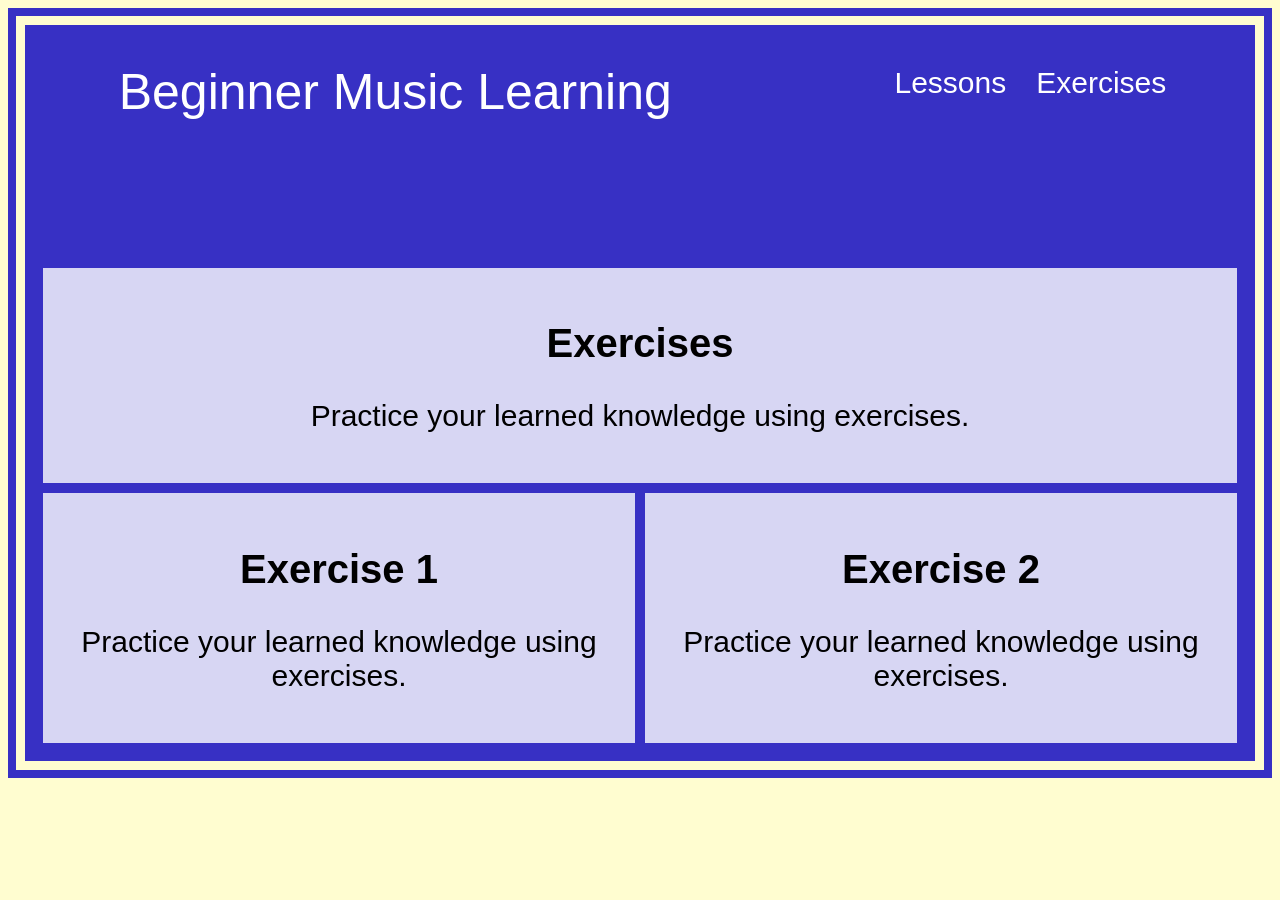
==== exercises/exercises.html @ 817e4cab "Updated layout, added content Updated layout of site to include grid area and navigation bar. Added " ====
<!DOCTYPE html>
<html lang="en">

<head>
	<meta charset="UTF-8">
    <meta name="viewport" content="width=device-width, initial-scale=1.0">
    <meta http-equiv="X-UA-Compatible" content="ie=edge">
	<title>Dillon CMPA Capstone</title>
	<body style="background-color:#fffdd0;">
	<font face="Arial">
	<link rel="stylesheet" href="../css/styles.css">
    <link rel="stylesheet" href="../css/lessexer.css">
</head>
<body>
	<header>
		<nav>
		<div class="heading">
			<a href="../index.html">Beginner Music Learning <a>
		</div>		
			<div class="navbar">
				<ul>
					<li><a href="../lessons/lessons.html">Lessons</a></li>			
					<li><a href="./exercises.html">Exercises</a></li>	
				</ul>
			</div>
		</nav>
	</header>
    <div class="lexr-container">
        <div class="intro">
            <h2>Exercises</h2>
            <p>
                Practice your learned knowledge using exercises.
            </p>
        </div>
    <div class="item1">
            <h2>Exercise 1</h2>
            <p>
                Practice your learned knowledge using exercises.
            </p>
        </div>
        <div class="item2">
            <h2>Exercise 2</h2>
            <p>
                Practice your learned knowledge using exercises.
            </p>
        </div>
    </div>
</body>
</html>
---- css/styles.css ----
body {
	border-top-style: double;
	border-left-style: double;
	border-right-style: double;
	border-bottom-style: double;
	border-color: #3730c4;
	border-width: 25px;
	}

nav {
    width: 90%;
    height: 185px;
    display: flex;
    justify-content: space-between;
    padding: 20px 5%;
    background-color: #3730c4;
}
nav .heading {
    font-size: 50px;
    font-weight: 700;
    color: white;
	margin: 10px;
}
nav .heading a {
	color: white;
    font-weight: 500;
    text-decoration: none;
    color: white;
    padding: 8px 15px;
    border-radius: 10px;
    transition: 0.2s ease-in;
}
nav .heading a:hover {
	background-color: #0066B1;
	color: white;
}
nav ul {
    display: flex;
    list-style: none;
	margin: 5px;
}
nav ul li {
    padding: 8px 15px;
    border-radius: 10px;
    transition: 0.2s ease-in;
}
nav ul li a {
    color: white;
    font-size: 30px;
    font-weight: 500;
    text-decoration: none;
	border-radius: 10px;
    color: white;
}
nav ul li:hover {
    background-color: #0066B1;
    color: white;
}
nav .sideMenuButton {
    font-size: 30px;
    font-weight: bolder;
    cursor: pointer;
    display: none;
}

.grid-container { 
	display: grid;
	grid-template-areas:
		'intro intro'
		'lesson exercise'
		;
	grid-template-columns: 2fr 2fr;
	gap: 10px;
	background-color: #3730c4;
	padding: 10px;
}
.grid-container > div {
	background-color: rgba(255, 255, 255, 0.8);
	text-align: center;
	padding: 20px 0;
	font-size: 30px;
}
.grid-container h1 {
	font-size:50px;
}
.grid-container h2 {
	font-size: 40px;
}
.grid-container a {
    color: black;
    font-size: 30px;
    font-weight: 500;
    text-decoration: none;
	transition: 0.4s ease;
}
.grid-container a:hover {
	color: #3730c4;
	text-decoration: underline;
}

.intro { 
	grid-area: intro; 
	padding: 10px;
}
.intro p {
	font-size:30px;
}
.intro a {
    color: black;
    font-size: 50px;
    font-weight: 500;
    text-decoration: none;
	transition: 0.2s ease;
}
.intro a:hover {
	transform: scale(150%);
    background-color: #0066B1;
	color: white;
	text-decoration: underline;
}
.lesson { 
	grid-area: lesson; 
	padding: 10px;
}
.lesson p {
	font-size:30px;
}
.lesson a {
    color: black;
    font-size: 50px;
    font-weight: 500;
    text-decoration: none;
	transition: 0.2s ease;
}
.lesson a:hover {
	transform: scale(150%);
    background-color: #0066B1;
	color: white;
	text-decoration: none;
}
.exercise { 
	grid-area: exercise; 
	padding: 10px;
}
.exercise p {
	font-size:30px;
}
.exercise a {
    color: black;
    font-size: 50px;
    font-weight: 500;
    text-decoration: none;
	transition: 0.2s ease;
}
.exercise a:hover {
	transform: scale(150%);
    background-color: #0066B1;
	color: white;
	text-decoration: none;
}
---- css/lessexer.css ----
.lexr-container { 
	display: grid;
	grid-template-areas:
		'intro intro'
		'item1 item2'
		;
	grid-template-columns: 2fr 2fr;
	gap: 10px;
	background-color: #3730c4;
	padding: 10px;
}
.lexr-container > div {
	background-color: rgba(255, 255, 255, 0.8);
	text-align: center;
	padding: 20px 0;
	font-size: 30px;
}
.lexr-container h1 {
	font-size:50px;
}
.lexr-container h2 {
	font-size: 40px;
}
.lexr-container a {
    color: black;
    font-size: 30px;
    font-weight: 500;
    text-decoration: none;
	transition: 0.4s ease;
}
.lexr-container a:hover {
	color: #3730c4;
	text-decoration: underline;
}

.intro { 
	grid-area: intro; 
	padding: 10px;
}
.intro p {
	font-size:30px;
}
.intro a {
    color: black;
    font-size: 50px;
    font-weight: 500;
    text-decoration: none;
	transition: 0.2s ease;
}
.intro a:hover {
	transform: scale(150%);
    background-color: #0066B1;
	color: white;
	text-decoration: underline;
}
.item1 { 
	grid-area: item1; 
	padding: 10px;
}
.item1 p {
	font-size:30px;
}
.item1 a {
    color: black;
    font-size: 50px;
    font-weight: 500;
    text-decoration: none;
	transition: 0.2s ease;
}
.item1 a:hover {
	transform: scale(150%);
    background-color: #0066B1;
	color: white;
	text-decoration: underline;
}
.item2 { 
	grid-area: item2; 
	padding: 10px;
}
.item2 p {
	font-size:30px;
}
.item2 a {
    color: black;
    font-size: 50px;
    font-weight: 500;
    text-decoration: none;
	transition: 0.2s ease;
}
.item2 a:hover {
	transform: scale(150%);
    background-color: #0066B1;
	color: white;
	text-decoration: underline;
}
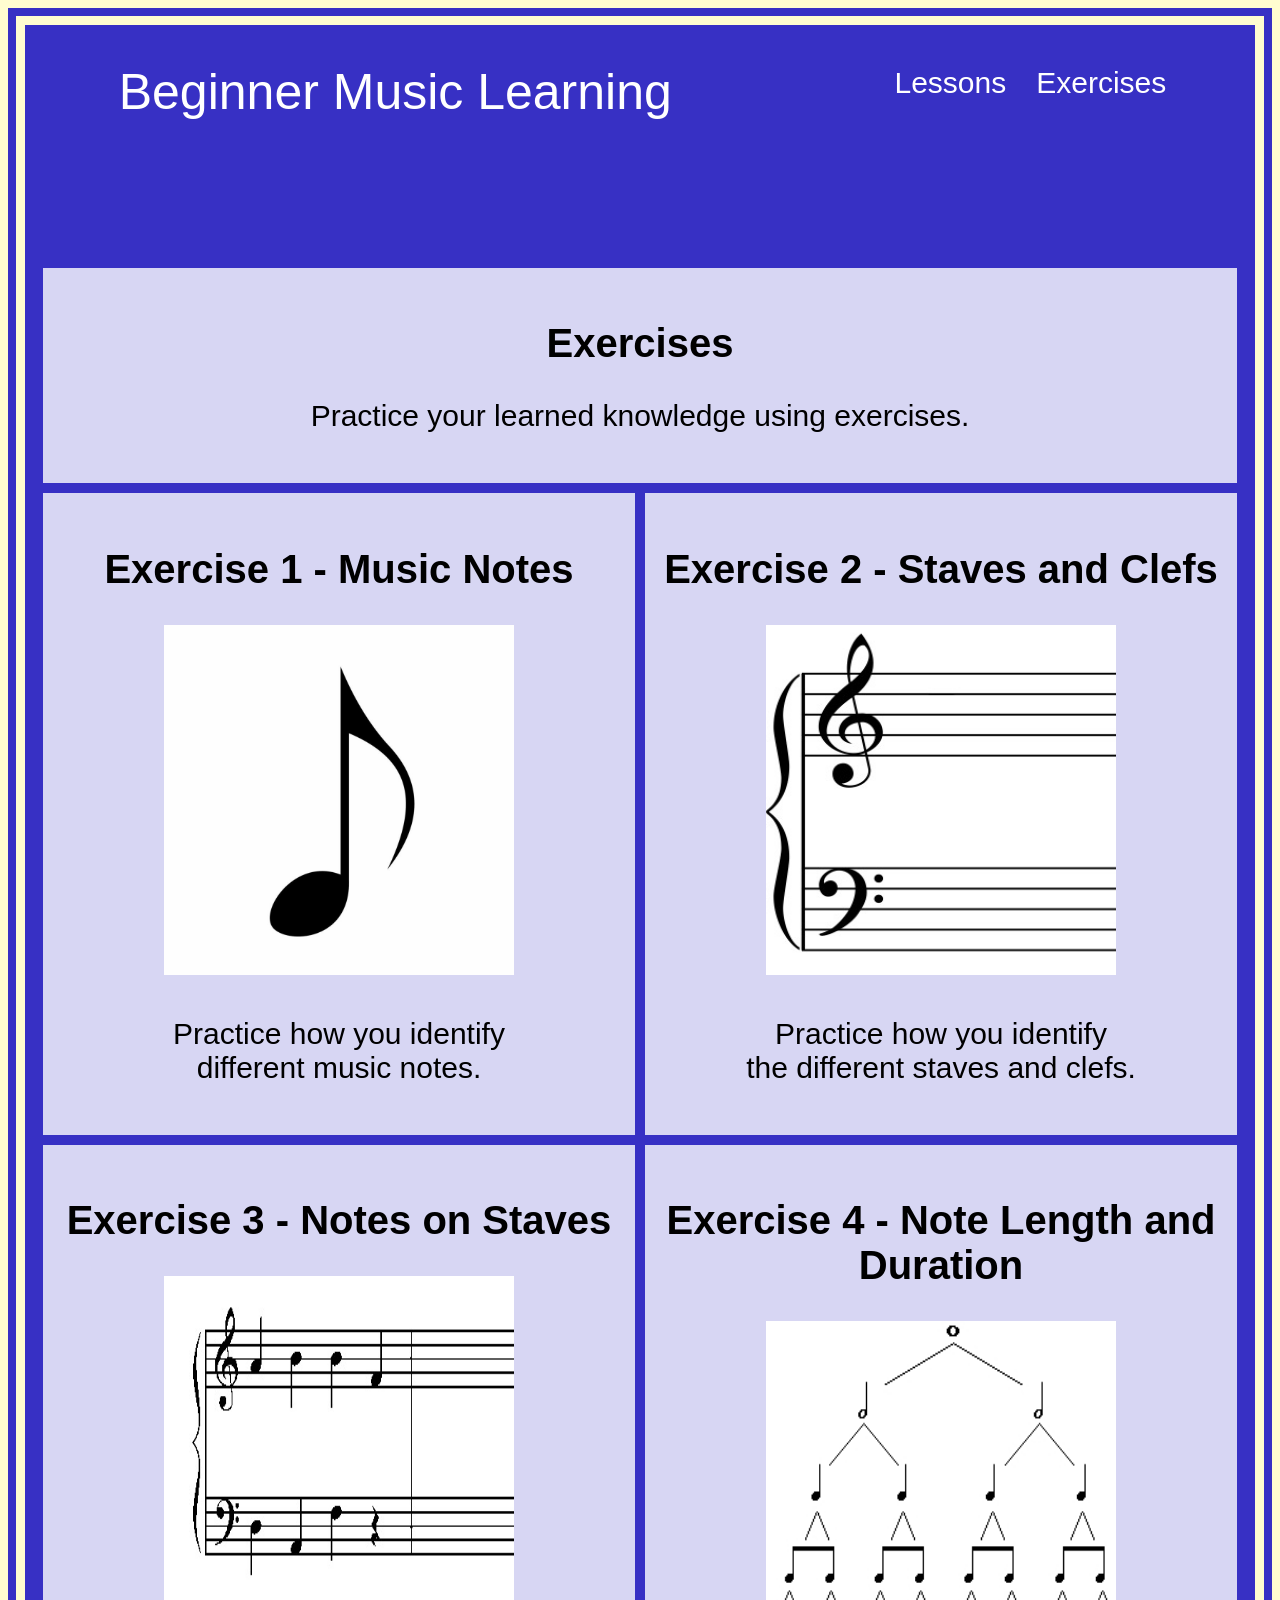
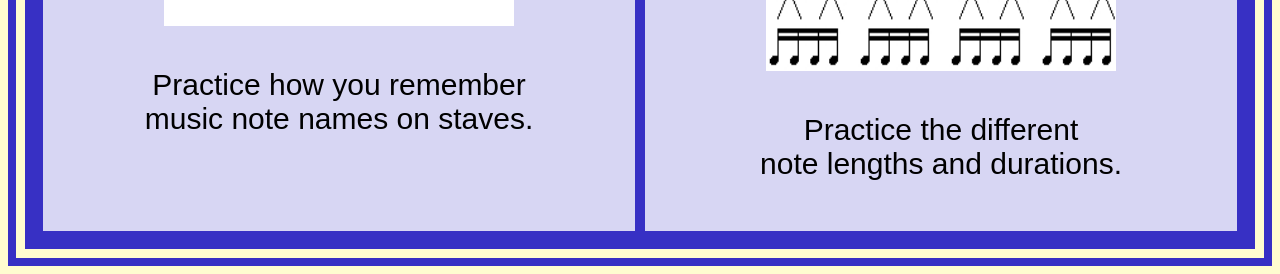
==== commit 902864df: "Updated lessons and exercises Updated lessons and exercises layout, and added content. Added images " ====
--- a/exercises/exercises.html
+++ b/exercises/exercises.html
@@ -32,17 +32,45 @@
                 Practice your learned knowledge using exercises.
             </p>
         </div>
-    <div class="item1">
-            <h2>Exercise 1</h2>
+        <div class="item1">
+            <a href="./exercise1.html">
+            <h2>Exercise 1 - Music Notes</h2>
+            <img src="./exerciseimg/note.jpg" alt="Exercise note">
             <p>
-                Practice your learned knowledge using exercises.
+                Practice how you identify <br>
+                different music notes.
             </p>
+            </a>
         </div>
         <div class="item2">
-            <h2>Exercise 2</h2>
-            <p>
-                Practice your learned knowledge using exercises.
-            </p>
+            <a href="./exercise2.html">
+                <h2>Exercise 2 - Staves and Clefs</h2>
+                <img src="./exerciseimg/staves.jpg" alt="Exercise staves">
+                <p>
+                    Practice how you identify <br>
+                    the different staves and clefs. 
+                </p>
+            </a>
+        </div>
+        <div class="item3">
+            <a href="./exercise3.html">
+                <h2>Exercise 3 - Notes on Staves</h2>
+                <img src="./exerciseimg/stavesnotes.jpg" alt="Exercise on staves">
+                <p>
+                    Practice how you remember <br>
+                    music note names on staves.
+                </p>
+            </a>
+        </div>
+        <div class="item4">
+            <a href="./exercise4.html">
+                <h2>Exercise 4 - Note Length and Duration</h2>
+                <img src="./exerciseimg/duration.jpg" alt="Exercise durations">
+                <p>
+                    Practice the different <br>
+                    note lengths and durations.  
+                </p>
+            </a>
         </div>
     </div>
 </body>
--- a/css/styles.css
+++ b/css/styles.css
@@ -97,6 +97,13 @@
 	color: #3730c4;
 	text-decoration: underline;
 }
+.grid-container img {
+	width: 600px;
+	height: 350px;
+}
+.grid-container img:hover {
+	transform: scale(1.1);
+}
 
 .intro { 
 	grid-area: intro; 
--- a/css/lessexer.css
+++ b/css/lessexer.css
@@ -3,6 +3,7 @@
 	grid-template-areas:
 		'intro intro'
 		'item1 item2'
+		'item3 item4'
 		;
 	grid-template-columns: 2fr 2fr;
 	gap: 10px;
@@ -30,8 +31,17 @@
 }
 .lexr-container a:hover {
 	color: #3730c4;
-	text-decoration: underline;
+	text-decoration: none;
 }
+.lexr-container img {
+	width: 350px;
+	height: 350px;
+	transition: .0.2 ease-out;
+}
+.lexr-container img:hover {
+	transform: scale(1.1);
+}
+
 
 .intro { 
 	grid-area: intro; 
@@ -51,7 +61,7 @@
 	transform: scale(150%);
     background-color: #0066B1;
 	color: white;
-	text-decoration: underline;
+	text-decoration: none;
 }
 .item1 { 
 	grid-area: item1; 
@@ -71,7 +81,7 @@
 	transform: scale(150%);
     background-color: #0066B1;
 	color: white;
-	text-decoration: underline;
+	text-decoration: none;
 }
 .item2 { 
 	grid-area: item2; 
@@ -91,5 +101,45 @@
 	transform: scale(150%);
     background-color: #0066B1;
 	color: white;
-	text-decoration: underline;
+	text-decoration: none;
+}
+.item3 { 
+	grid-area: item3; 
+	padding: 10px;
+}
+.item3 p {
+	font-size:30px;
+}
+.item3 a {
+    color: black;
+    font-size: 50px;
+    font-weight: 500;
+    text-decoration: none;
+	transition: 0.2s ease;
+}
+.item3 a:hover {
+	transform: scale(150%);
+    background-color: #0066B1;
+	color: white;
+	text-decoration: none;
+}
+.item4 { 
+	grid-area: item4; 
+	padding: 10px;
+}
+.item4 p {
+	font-size:30px;
+}
+.item4 a {
+    color: black;
+    font-size: 50px;
+    font-weight: 500;
+    text-decoration: none;
+	transition: 0.2s ease;
+}
+.item4 a:hover {
+	transform: scale(150%);
+    background-color: #0066B1;
+	color: white;
+	text-decoration: none;
 }
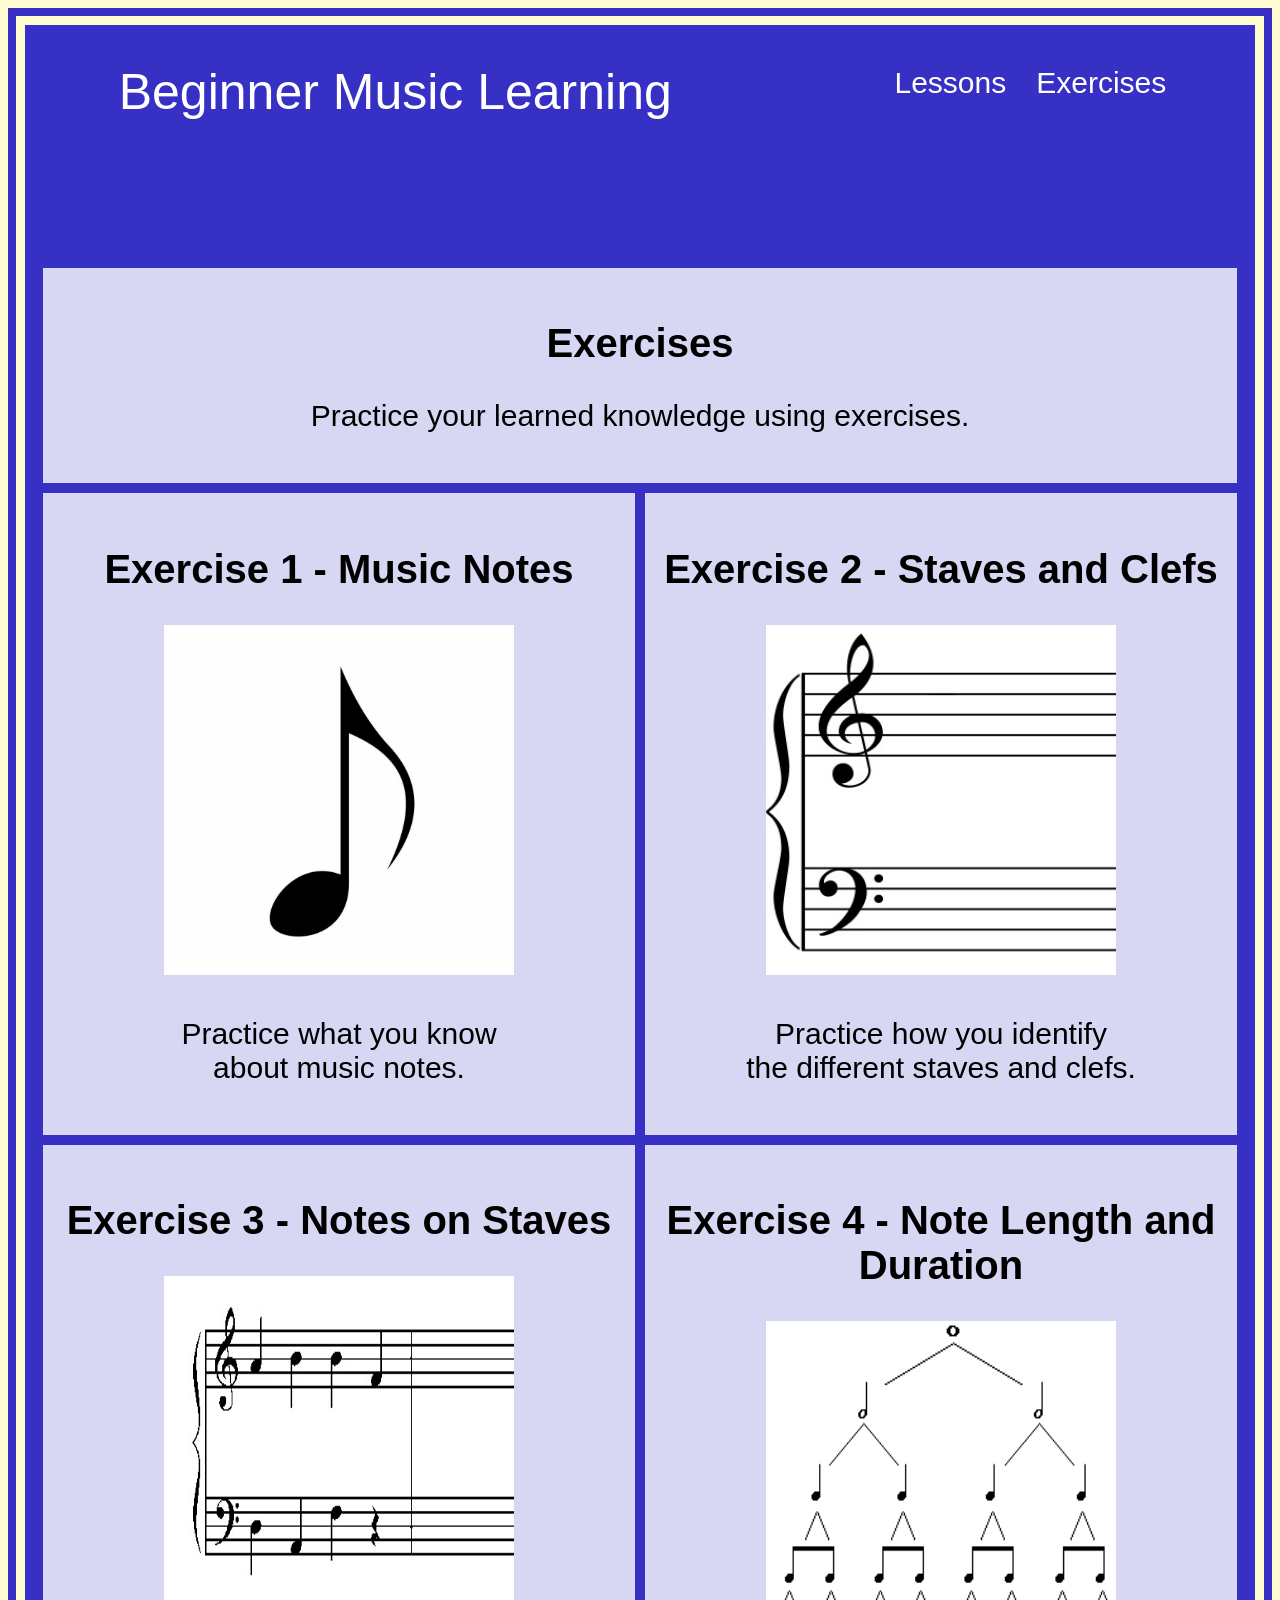
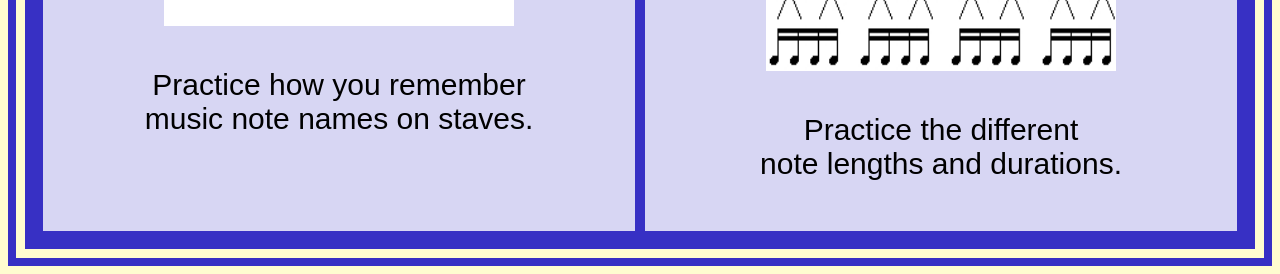
==== commit bb6bf493: "Updated Exercises and Lessons Added content to exercise 1 and added template for future exercises.  " ====
--- a/exercises/exercises.html
+++ b/exercises/exercises.html
@@ -9,7 +9,7 @@
 	<body style="background-color:#fffdd0;">
 	<font face="Arial">
 	<link rel="stylesheet" href="../css/styles.css">
-    <link rel="stylesheet" href="../css/lessexer.css">
+    <link rel="stylesheet" href="../css/hubstyles.css">
 </head>
 <body>
 	<header>
@@ -37,8 +37,8 @@
             <h2>Exercise 1 - Music Notes</h2>
             <img src="./exerciseimg/note.jpg" alt="Exercise note">
             <p>
-                Practice how you identify <br>
-                different music notes.
+                Practice what you know <br>
+                about music notes.
             </p>
             </a>
         </div>
--- a/css/styles.css
+++ b/css/styles.css
@@ -94,7 +94,6 @@
 	transition: 0.4s ease;
 }
 .grid-container a:hover {
-	color: #3730c4;
 	text-decoration: underline;
 }
 .grid-container img {
@@ -141,7 +140,6 @@
 }
 .lesson a:hover {
 	transform: scale(150%);
-    background-color: #0066B1;
 	color: white;
 	text-decoration: none;
 }
@@ -161,7 +159,6 @@
 }
 .exercise a:hover {
 	transform: scale(150%);
-    background-color: #0066B1;
 	color: white;
 	text-decoration: none;
 }
--- a/css/hubstyles.css
+++ b/css/hubstyles.css
@@ -0,0 +1,140 @@
+.lexr-container { 
+	display: grid;
+	grid-template-areas:
+		'intro intro'
+		'item1 item2'
+		'item3 item4'
+		;
+	grid-template-columns: 2fr 2fr;
+	gap: 10px;
+	background-color: #3730c4;
+	padding: 10px;
+}
+.lexr-container > div {
+	background-color: rgba(255, 255, 255, 0.8);
+	text-align: center;
+	padding: 20px 0;
+	font-size: 30px;
+}
+.lexr-container h1 {
+	font-size:50px;
+}
+.lexr-container h2 {
+	font-size: 40px;
+}
+.lexr-container a {
+    color: black;
+    font-size: 30px;
+    font-weight: 500;
+    text-decoration: none;
+	transition: 0.4s ease;
+}
+.lexr-container a:hover {
+	text-decoration: none;
+}
+.lexr-container img {
+	width: 350px;
+	height: 350px;
+	transition: .0.2 ease-out;
+}
+.lexr-container img:hover {
+	transform: scale(1.1);
+}
+
+
+.intro { 
+	grid-area: intro; 
+	padding: 10px;
+}
+.intro p {
+	font-size:30px;
+}
+.intro a {
+    color: black;
+    font-size: 50px;
+    font-weight: 500;
+    text-decoration: none;
+	transition: 0.2s ease;
+}
+.intro a:hover {
+	transform: scale(150%);
+	color: white;
+	text-decoration: none;
+}
+.item1 { 
+	grid-area: item1; 
+	padding: 10px;
+}
+.item1 p {
+	font-size:30px;
+}
+.item1 a {
+    color: black;
+    font-size: 50px;
+    font-weight: 500;
+    text-decoration: none;
+	transition: 0.2s ease;
+}
+.item1 a:hover {
+	transform: scale(150%);
+	color: white;
+	text-decoration: none;
+}
+.item2 { 
+	grid-area: item2; 
+	padding: 10px;
+}
+.item2 p {
+	font-size:30px;
+}
+.item2 a {
+    color: black;
+    font-size: 50px;
+    font-weight: 500;
+    text-decoration: none;
+	transition: 0.2s ease;
+}
+.item2 a:hover {
+	transform: scale(150%);
+    background-color: #0066B1;
+	color: white;
+	text-decoration: none;
+}
+.item3 { 
+	grid-area: item3; 
+	padding: 10px;
+}
+.item3 p {
+	font-size:30px;
+}
+.item3 a {
+    color: black;
+    font-size: 50px;
+    font-weight: 500;
+    text-decoration: none;
+	transition: 0.2s ease;
+}
+.item3 a:hover {
+	transform: scale(150%);
+	color: white;
+	text-decoration: none;
+}
+.item4 { 
+	grid-area: item4; 
+	padding: 10px;
+}
+.item4 p {
+	font-size:30px;
+}
+.item4 a {
+    color: black;
+    font-size: 50px;
+    font-weight: 500;
+    text-decoration: none;
+	transition: 0.2s ease;
+}
+.item4 a:hover {
+	transform: scale(150%);
+	color: white;
+	text-decoration: none;
+}
